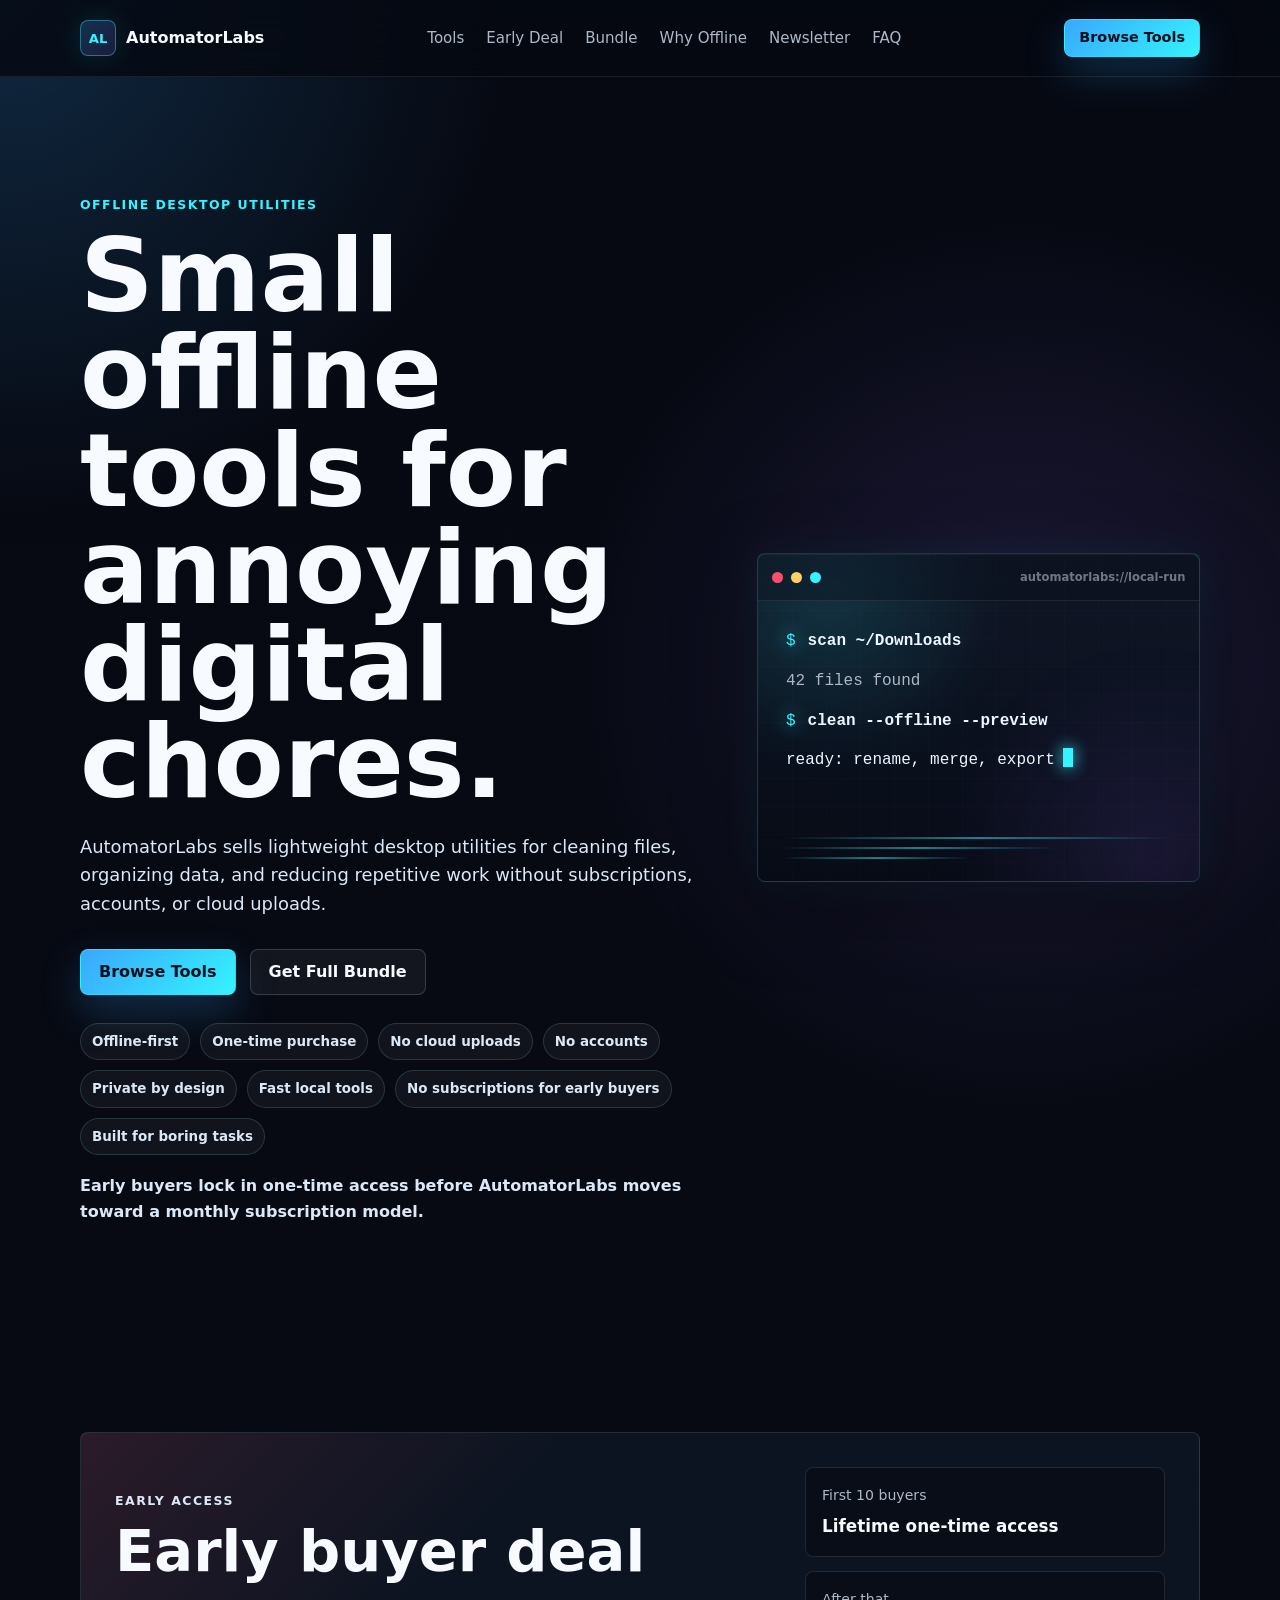
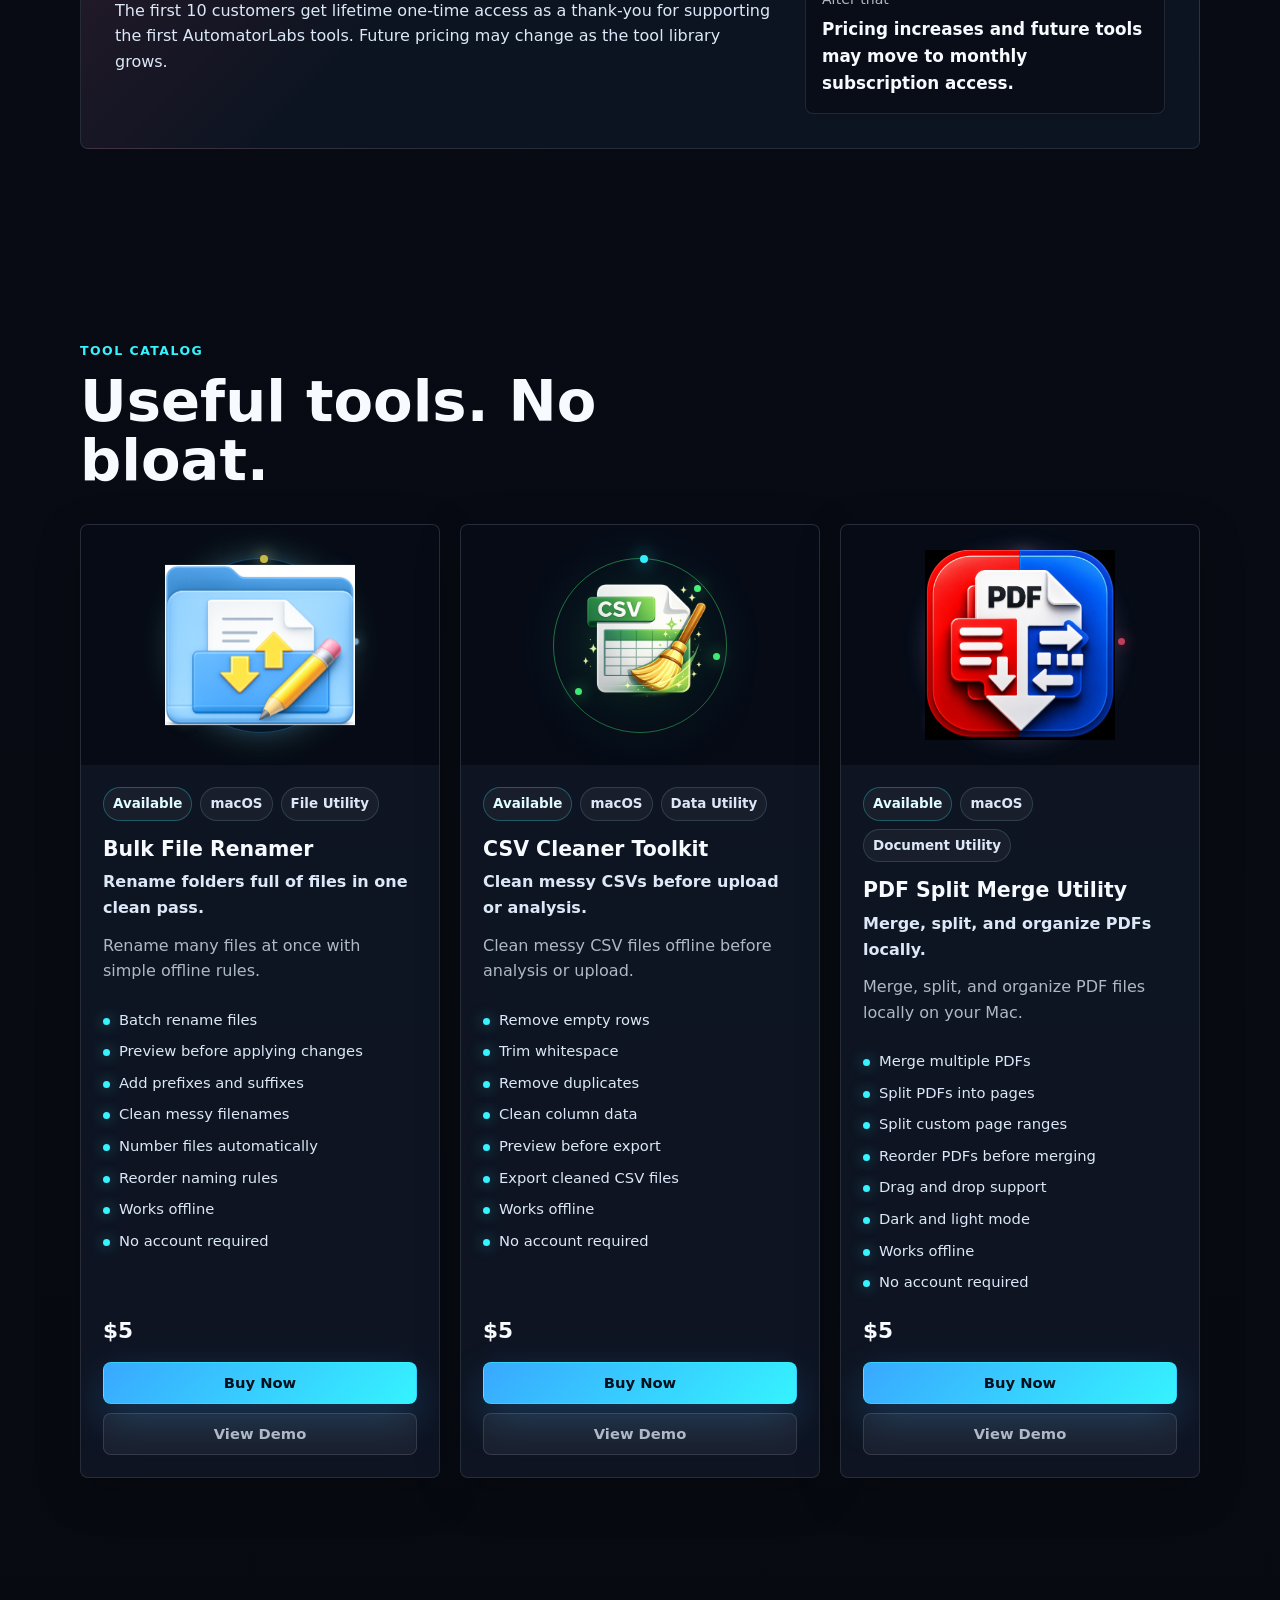
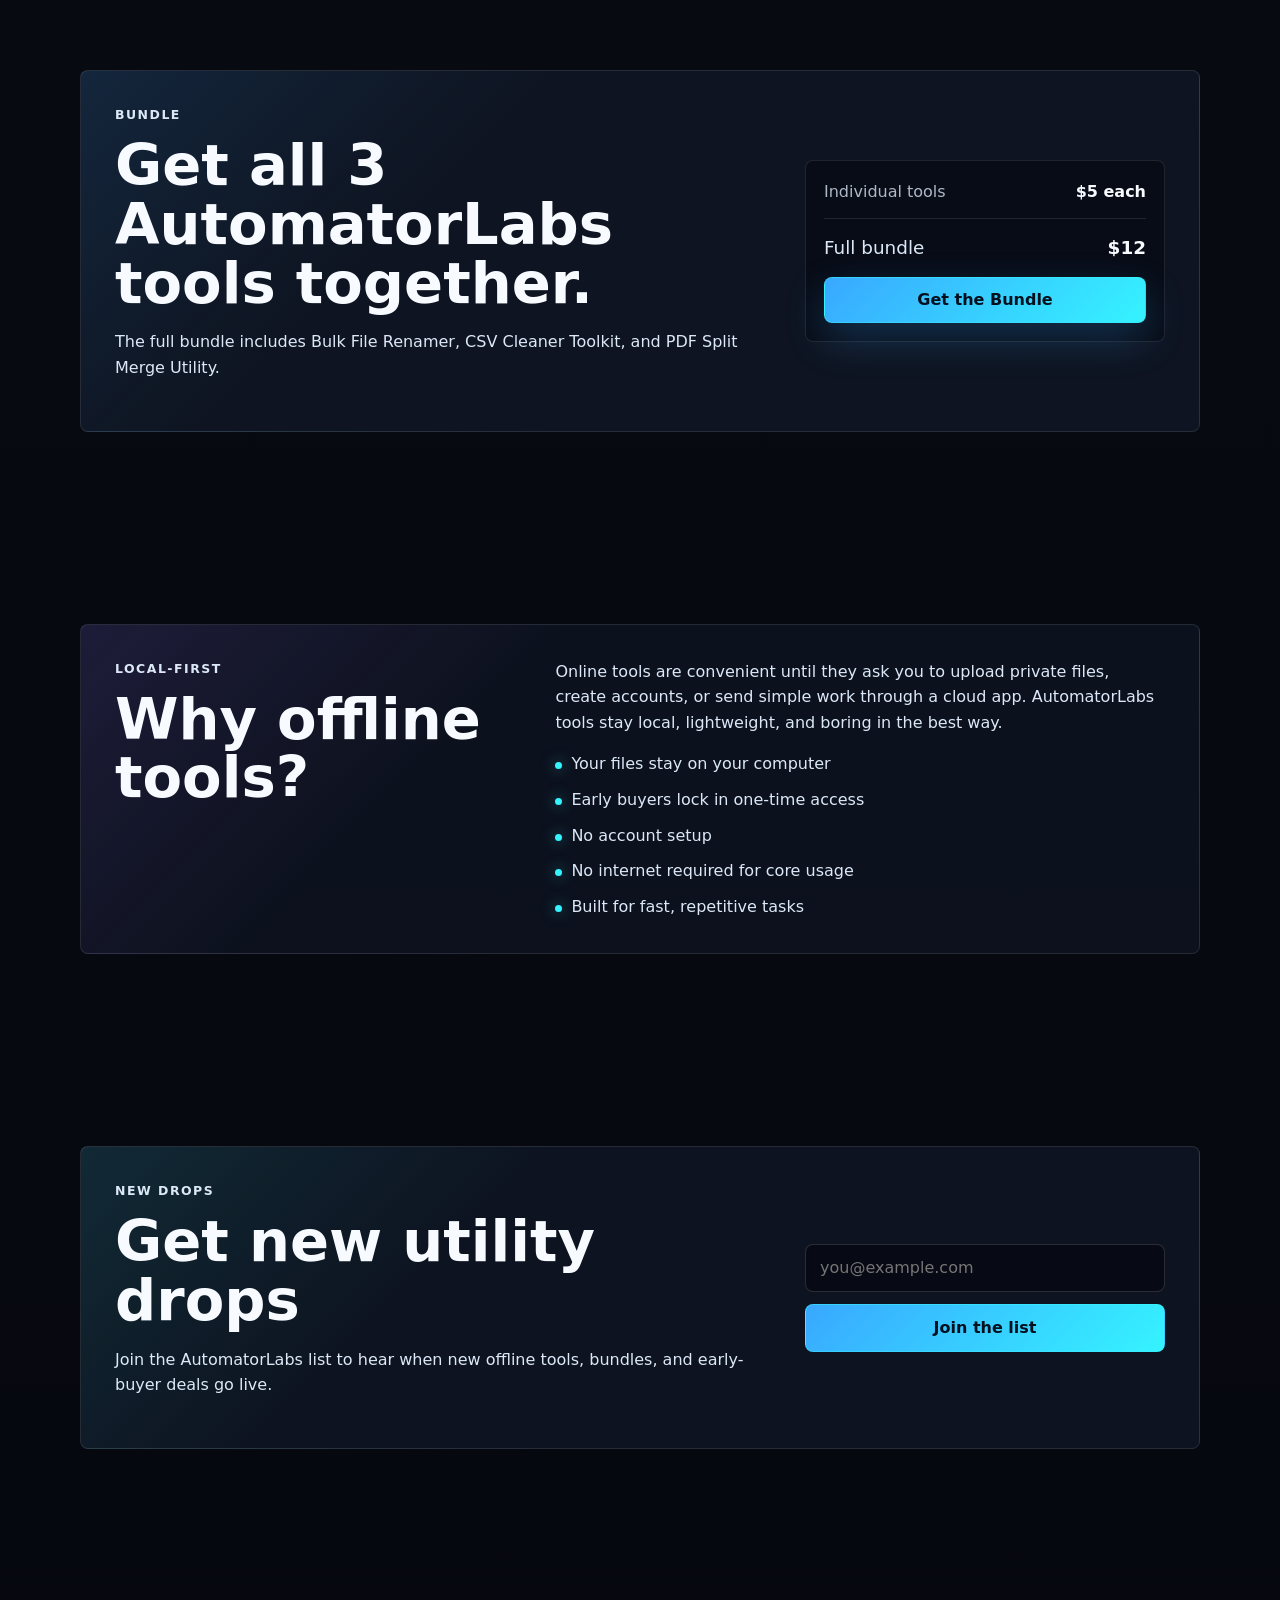
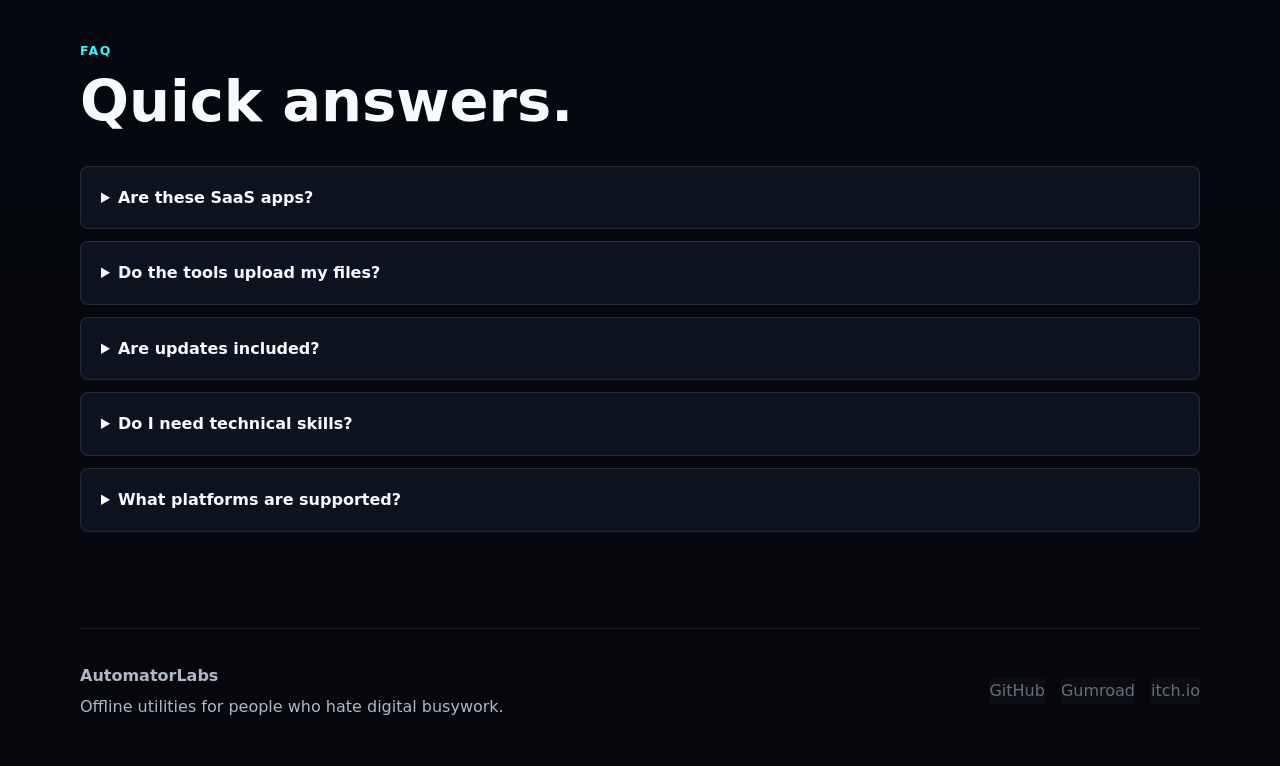
==== index.html @ a85216b8 "Update landing page animations" ====
<!DOCTYPE html>
<html lang="en">
  <head>
    <meta charset="UTF-8" />
    <meta name="viewport" content="width=device-width, initial-scale=1.0" />
    <meta
      name="description"
      content="AutomatorLabs builds small offline desktop utilities for files, data, PDFs, and repetitive digital chores."
    />
    <title>AutomatorLabs | Offline Utility Apps</title>
    <link rel="stylesheet" href="styles.css" />
  </head>
  <body>
    <header class="site-header">
      <nav class="nav-shell" aria-label="Main navigation">
        <a class="brand" href="#top" aria-label="AutomatorLabs home">
          <span class="brand-mark">AL</span>
          <span>AutomatorLabs</span>
        </a>
        <div class="nav-links">
          <a href="#tools">Tools</a>
          <a href="#early-deal">Early Deal</a>
          <a href="#bundle">Bundle</a>
          <a href="#why-offline">Why Offline</a>
          <a href="#newsletter">Newsletter</a>
          <a href="#faq">FAQ</a>
        </div>
        <a class="button button-small" href="#tools">Browse Tools</a>
      </nav>
    </header>

    <main id="top">
      <section class="hero section-pad">
        <div class="hero-grid">
          <div class="hero-copy">
            <p class="eyebrow">Offline desktop utilities</p>
            <h1>Small offline tools for annoying digital chores.</h1>
            <p class="hero-subhead">
              AutomatorLabs sells lightweight desktop utilities for cleaning
              files, organizing data, and reducing repetitive work without
              subscriptions, accounts, or cloud uploads.
            </p>
            <div class="hero-actions">
              <a class="button" href="#tools">Browse Tools</a>
              <a class="button button-secondary" href="#bundle">Get Full Bundle</a>
            </div>
            <ul class="trust-badges" aria-label="Product trust badges">
              <li>Offline-first</li>
              <li>One-time purchase</li>
              <li>No cloud uploads</li>
              <li>No accounts</li>
              <li>Private by design</li>
              <li>Fast local tools</li>
              <li>No subscriptions for early buyers</li>
              <li>Built for boring tasks</li>
            </ul>
            <p class="early-note">
              Early buyers lock in one-time access before AutomatorLabs moves
              toward a monthly subscription model.
            </p>
          </div>
          <div class="hero-panel" aria-hidden="true">
            <div class="terminal-window">
              <div class="terminal-aura"></div>
              <div class="terminal-scanline"></div>
              <div class="terminal-top">
                <span></span>
                <span></span>
                <span></span>
                <em>automatorlabs://local-run</em>
              </div>
              <div class="terminal-body">
                <p class="terminal-line command command-one"><span>$</span><b>scan ~/Downloads</b></p>
                <p class="terminal-line muted result-one">42 files found</p>
                <p class="terminal-line command command-two"><span>$</span><b>clean --offline --preview</b></p>
                <p class="terminal-line success result-two">ready: rename, merge, export</p>
                <div class="terminal-grid">
                  <i></i>
                  <i></i>
                  <i></i>
                </div>
              </div>
            </div>
          </div>
        </div>
      </section>

      <section class="early-deal section-pad" id="early-deal">
        <div class="deal-box">
          <div>
            <p class="eyebrow">Early access</p>
            <h2>Early buyer deal</h2>
            <p>
              The first 10 customers get lifetime one-time access as a
              thank-you for supporting the first AutomatorLabs tools. Future
              pricing may change as the tool library grows.
            </p>
          </div>
          <div class="deal-counter" aria-label="Early buyer pricing details">
            <div>
              <span>First 10 buyers</span>
              <strong>Lifetime one-time access</strong>
            </div>
            <div>
              <span>After that</span>
              <strong>Pricing increases and future tools may move to monthly subscription access.</strong>
            </div>
          </div>
        </div>
      </section>

      <section class="catalog section-pad" id="tools">
        <div class="section-heading">
          <p class="eyebrow">Tool catalog</p>
          <h2>Useful tools. No bloat.</h2>
        </div>
        <div class="catalog-grid" id="product-grid" aria-live="polite"></div>
        <p class="catalog-note" id="catalog-note" hidden>
          Product catalog could not be loaded from products.json. Showing the
          built-in fallback catalog.
        </p>
      </section>

      <section class="bundle section-pad" id="bundle">
        <div class="bundle-box">
          <div>
            <p class="eyebrow">Bundle</p>
            <h2>Get all 3 AutomatorLabs tools together.</h2>
            <p>
              The full bundle includes Bulk File Renamer, CSV Cleaner Toolkit,
              and PDF Split Merge Utility.
            </p>
          </div>
          <div class="pricing-panel">
            <div class="price-row">
              <span>Individual tools</span>
              <strong>$5 each</strong>
            </div>
            <div class="price-row bundle-price">
              <span>Full bundle</span>
              <strong>$12</strong>
            </div>
            <!-- Replace # with the real Gumroad bundle link when it is ready. -->
            <a class="button" href="https://gallonlabs.gumroad.com/l/bundle" target="_blank" rel="noopener noreferrer">Get the Bundle</a>
          </div>
        </div>
      </section>

      <section class="why section-pad" id="why-offline">
        <div class="why-grid">
          <div>
            <p class="eyebrow">Local-first</p>
            <h2>Why offline tools?</h2>
          </div>
          <div>
            <p>
              Online tools are convenient until they ask you to upload private
              files, create accounts, or send simple work through a cloud app.
              AutomatorLabs tools stay local, lightweight, and boring in the
              best way.
            </p>
            <ul class="check-list">
              <li>Your files stay on your computer</li>
              <li>Early buyers lock in one-time access</li>
              <li>No account setup</li>
              <li>No internet required for core usage</li>
              <li>Built for fast, repetitive tasks</li>
            </ul>
          </div>
        </div>
      </section>

      <section class="newsletter section-pad" id="newsletter">
        <div class="newsletter-box">
          <div>
            <p class="eyebrow">New drops</p>
            <h2>Get new utility drops</h2>
            <p>
              Join the AutomatorLabs list to hear when new offline tools,
              bundles, and early-buyer deals go live.
            </p>
          </div>
          <form name="newsletter" method="POST" data-netlify="true" action="/success.html" class="newsletter-form">
            <input type="hidden" name="form-name" value="newsletter" />
            <input type="email" name="email" placeholder="you@example.com" required />
            <button type="submit">Join the list</button>
          </form>
        </div>
      </section>

      <section class="faq section-pad" id="faq">
        <div class="section-heading">
          <p class="eyebrow">FAQ</p>
          <h2>Quick answers.</h2>
        </div>
        <div class="faq-list">
          <details>
            <summary>Are these SaaS apps?</summary>
            <p>No. They are downloadable desktop utilities.</p>
          </details>
          <details>
            <summary>Do the tools upload my files?</summary>
            <p>No. The tools are designed to work locally.</p>
          </details>
          <details>
            <summary>Are updates included?</summary>
            <p>Minor updates may be included depending on the product.</p>
          </details>
          <details>
            <summary>Do I need technical skills?</summary>
            <p>No. These tools are built for normal users.</p>
          </details>
          <details>
            <summary>What platforms are supported?</summary>
            <p>Current builds focus on macOS first.</p>
          </details>
        </div>
      </section>
    </main>

    <footer class="site-footer">
      <div>
        <strong>AutomatorLabs</strong>
        <p>Offline utilities for people who hate digital busywork.</p>
      </div>
      <div class="footer-links">
        <a class="disabled-link" href="#" aria-disabled="true">GitHub</a>
        <a class="disabled-link" href="#" aria-disabled="true">Gumroad</a>
        <a class="disabled-link" href="#" aria-disabled="true">itch.io</a>
      </div>
    </footer>

    <script src="script.js"></script>
  </body>
</html>
---- styles.css ----
:root {
  color-scheme: dark;
  --bg: #060912;
  --bg-2: #0a1020;
  --card: #111827;
  --card-2: #151f32;
  --line: rgba(166, 227, 255, 0.16);
  --text: #f7fbff;
  --muted: #aeb8c7;
  --soft: #dce8f7;
  --blue: #39a8ff;
  --cyan: #35f3ff;
  --violet: #9a6cff;
  --red: #ff4d6d;
  --shadow: 0 24px 80px rgba(0, 0, 0, 0.38);
}

* {
  box-sizing: border-box;
}

html {
  scroll-behavior: smooth;
}

body {
  margin: 0;
  min-height: 100vh;
  background:
    radial-gradient(circle at top left, rgba(57, 168, 255, 0.2), transparent 32rem),
    radial-gradient(circle at 80% 12%, rgba(154, 108, 255, 0.16), transparent 28rem),
    linear-gradient(180deg, var(--bg), #080b12 46%, #05070d);
  color: var(--text);
  font-family:
    Inter, ui-sans-serif, system-ui, -apple-system, BlinkMacSystemFont, "Segoe UI",
    sans-serif;
  line-height: 1.6;
}

img {
  display: block;
  max-width: 100%;
}

a {
  color: inherit;
  text-decoration: none;
}

.site-header {
  position: sticky;
  top: 0;
  z-index: 10;
  border-bottom: 1px solid rgba(255, 255, 255, 0.08);
  background: rgba(6, 9, 18, 0.82);
  backdrop-filter: blur(18px);
}

.nav-shell,
.section-pad,
.site-footer {
  width: min(1120px, calc(100% - 32px));
  margin: 0 auto;
}

.nav-shell {
  display: flex;
  align-items: center;
  justify-content: space-between;
  gap: 20px;
  min-height: 76px;
}

.brand {
  display: inline-flex;
  align-items: center;
  gap: 10px;
  font-weight: 800;
  letter-spacing: 0;
}

.brand-mark {
  display: grid;
  width: 36px;
  height: 36px;
  place-items: center;
  border: 1px solid rgba(53, 243, 255, 0.38);
  background: linear-gradient(135deg, rgba(57, 168, 255, 0.24), rgba(154, 108, 255, 0.16));
  color: var(--cyan);
  font-size: 0.82rem;
  border-radius: 8px;
  box-shadow: 0 0 28px rgba(53, 243, 255, 0.12);
}

.nav-links {
  display: flex;
  align-items: center;
  gap: 22px;
  color: var(--muted);
  font-size: 0.94rem;
}

.nav-links a:hover {
  color: var(--text);
}

.button {
  display: inline-flex;
  align-items: center;
  justify-content: center;
  min-height: 46px;
  padding: 0 18px;
  border: 1px solid rgba(53, 243, 255, 0.48);
  border-radius: 8px;
  background: linear-gradient(135deg, var(--blue), var(--cyan));
  color: #03101d;
  font-weight: 800;
  box-shadow: 0 16px 40px rgba(57, 168, 255, 0.24);
  transition: transform 180ms ease, border-color 180ms ease, box-shadow 180ms ease;
}

.button:hover {
  transform: translateY(-2px);
  box-shadow: 0 20px 48px rgba(57, 168, 255, 0.32);
}

.button-secondary {
  background: rgba(255, 255, 255, 0.05);
  color: var(--text);
  border-color: rgba(255, 255, 255, 0.16);
  box-shadow: none;
}

.button-small {
  min-height: 38px;
  padding-inline: 14px;
  font-size: 0.9rem;
}

.section-pad {
  padding: 96px 0;
}

.hero {
  padding-top: 118px;
}

.hero-grid {
  display: grid;
  grid-template-columns: minmax(0, 1.05fr) minmax(320px, 0.75fr);
  gap: 56px;
  align-items: center;
}

.eyebrow {
  margin: 0 0 12px;
  color: var(--cyan);
  font-size: 0.78rem;
  font-weight: 800;
  letter-spacing: 0.12em;
  text-transform: uppercase;
}

h1,
h2,
h3,
p {
  margin-top: 0;
}

h1 {
  max-width: 760px;
  margin-bottom: 22px;
  font-size: clamp(3rem, 8vw, 6.6rem);
  line-height: 0.95;
  letter-spacing: 0;
}

h2 {
  margin-bottom: 16px;
  font-size: clamp(2rem, 5vw, 3.6rem);
  line-height: 1.02;
  letter-spacing: 0;
}

h3 {
  margin-bottom: 8px;
  font-size: 1.28rem;
  line-height: 1.2;
}

.hero-subhead {
  max-width: 690px;
  color: var(--soft);
  font-size: 1.12rem;
}

.hero-actions {
  display: flex;
  flex-wrap: wrap;
  gap: 14px;
  margin: 30px 0 28px;
}

.trust-badges,
.check-list,
.feature-list {
  margin: 0;
  padding: 0;
  list-style: none;
}

.trust-badges {
  display: flex;
  flex-wrap: wrap;
  gap: 10px;
}

.trust-badges li,
.badge {
  border: 1px solid var(--line);
  border-radius: 999px;
  background: rgba(255, 255, 255, 0.045);
  color: var(--soft);
  font-size: 0.84rem;
  font-weight: 700;
}

.trust-badges li {
  padding: 7px 11px;
}

.early-note {
  margin-top: 18px;
  color: var(--soft);
  font-weight: 700;
}

.hero-panel {
  min-height: 420px;
  display: grid;
  align-items: center;
}

.terminal-window {
  position: relative;
  overflow: hidden;
  border: 1px solid rgba(53, 243, 255, 0.2);
  border-radius: 8px;
  background: linear-gradient(180deg, rgba(17, 24, 39, 0.96), rgba(7, 11, 22, 0.98));
  box-shadow:
    var(--shadow),
    0 0 44px rgba(53, 243, 255, 0.08),
    inset 0 1px 0 rgba(255, 255, 255, 0.08);
  animation: terminalBoot 1.2s cubic-bezier(0.16, 1, 0.3, 1) both, terminalBreathe 5.8s ease-in-out 1.2s infinite;
}

.terminal-window::before,
.terminal-window::after,
.terminal-aura,
.terminal-scanline {
  content: "";
  position: absolute;
  pointer-events: none;
}

.terminal-window::before {
  inset: 0;
  z-index: 3;
  background: linear-gradient(115deg, transparent 18%, rgba(53, 243, 255, 0.16) 38%, rgba(255, 255, 255, 0.22) 45%, transparent 62%);
  opacity: 0;
  transform: translateX(-85%) skewX(-12deg);
  animation: terminalShine 5.4s ease-in-out 1.1s infinite;
}

.terminal-window::after {
  inset: 0;
  z-index: 2;
  background:
    linear-gradient(rgba(255, 255, 255, 0.035) 1px, transparent 1px),
    linear-gradient(90deg, rgba(53, 243, 255, 0.04) 1px, transparent 1px);
  background-size: 100% 28px, 34px 100%;
  opacity: 0.24;
  mix-blend-mode: screen;
}

.terminal-aura {
  inset: -20%;
  z-index: 0;
  background:
    radial-gradient(circle at 26% 24%, rgba(53, 243, 255, 0.2), transparent 30%),
    radial-gradient(circle at 78% 80%, rgba(154, 108, 255, 0.18), transparent 34%);
  filter: blur(22px);
  opacity: 0.7;
  animation: terminalAuraPulse 4.8s ease-in-out infinite;
}

.terminal-scanline {
  left: 0;
  right: 0;
  top: -18%;
  z-index: 4;
  height: 80px;
  background: linear-gradient(180deg, transparent, rgba(53, 243, 255, 0.18), transparent);
  opacity: 0;
  animation: terminalScan 4.2s ease-in-out 1.4s infinite;
}

.terminal-top {
  position: relative;
  z-index: 5;
  display: flex;
  align-items: center;
  gap: 8px;
  padding: 14px;
  border-bottom: 1px solid rgba(255, 255, 255, 0.08);
  background: rgba(7, 11, 22, 0.34);
}

.terminal-top span {
  width: 11px;
  height: 11px;
  border-radius: 999px;
  background: var(--red);
}

.terminal-top span:nth-child(2) {
  background: #ffd166;
}

.terminal-top span:nth-child(3) {
  background: var(--cyan);
}

.terminal-top span {
  animation: terminalDotPulse 3.1s ease-in-out infinite;
}

.terminal-top span:nth-child(2) {
  animation-delay: 0.25s;
}

.terminal-top span:nth-child(3) {
  animation-delay: 0.5s;
}

.terminal-top em {
  margin-left: auto;
  color: rgba(220, 232, 247, 0.48);
  font-size: 0.72rem;
  font-style: normal;
  font-weight: 700;
}

.terminal-body {
  position: relative;
  z-index: 5;
  min-height: 280px;
  padding: 28px;
  font-family: "SFMono-Regular", Consolas, "Liberation Mono", monospace;
}

.terminal-body p {
  margin-bottom: 14px;
  color: #edf7ff;
}

.terminal-line {
  opacity: 0;
  transform: translateY(8px);
  animation: terminalLineIn 460ms ease-out forwards;
}

.terminal-line b {
  display: inline-block;
  overflow: hidden;
  max-width: 0;
  white-space: nowrap;
  vertical-align: bottom;
  font-weight: 800;
  animation: terminalType 950ms steps(var(--chars)) forwards;
}

.terminal-line.command {
  text-shadow: 0 0 20px rgba(53, 243, 255, 0.12);
}

.terminal-line.command span {
  display: inline-block;
  margin-right: 12px;
  animation: promptIgnite 1.2s ease-out both;
}

.command-one {
  --chars: 16;
  animation-delay: 0.55s;
}

.command-one b {
  animation-delay: 0.72s;
}

.result-one {
  animation-delay: 1.85s;
}

.command-two {
  --chars: 25;
  animation-delay: 2.28s;
}

.command-two b {
  animation-delay: 2.45s;
}

.result-two {
  animation-delay: 3.75s;
}

.result-two::after {
  content: "";
  display: inline-block;
  width: 10px;
  height: 1.2em;
  margin-left: 8px;
  vertical-align: -0.18em;
  background: var(--cyan);
  box-shadow: 0 0 16px var(--cyan);
  animation: cursorBlink 900ms steps(2, end) 4.3s infinite;
}

.terminal-body span,
.success {
  color: var(--cyan);
}

.terminal-body .muted {
  color: var(--muted);
}

.terminal-grid {
  position: absolute;
  right: 24px;
  bottom: 22px;
  left: 24px;
  display: grid;
  gap: 8px;
  opacity: 0;
  animation: terminalGridRise 900ms ease-out 4s forwards;
}

.terminal-grid i {
  height: 2px;
  border-radius: 999px;
  background: linear-gradient(90deg, rgba(53, 243, 255, 0), rgba(53, 243, 255, 0.5), rgba(154, 108, 255, 0));
  transform-origin: left;
  animation: terminalDataFlow 2.4s ease-in-out infinite;
}

.terminal-grid i:nth-child(2) {
  width: 70%;
  animation-delay: 0.22s;
}

.terminal-grid i:nth-child(3) {
  width: 48%;
  animation-delay: 0.44s;
}

@keyframes terminalBoot {
  0% {
    opacity: 0;
    transform: translate3d(0, 28px, 0) scale(0.94);
    filter: blur(12px) brightness(0.55);
  }
  58% {
    opacity: 1;
    transform: translate3d(0, -6px, 0) scale(1.02);
    filter: blur(0) brightness(1.16);
  }
  100% {
    opacity: 1;
    transform: translate3d(0, 0, 0) scale(1);
    filter: blur(0) brightness(1);
  }
}

@keyframes terminalBreathe {
  0%, 100% {
    border-color: rgba(53, 243, 255, 0.2);
    box-shadow:
      var(--shadow),
      0 0 44px rgba(53, 243, 255, 0.08),
      inset 0 1px 0 rgba(255, 255, 255, 0.08);
  }
  50% {
    border-color: rgba(53, 243, 255, 0.42);
    box-shadow:
      var(--shadow),
      0 0 64px rgba(53, 243, 255, 0.2),
      inset 0 1px 0 rgba(255, 255, 255, 0.12);
  }
}

@keyframes terminalShine {
  0%, 20%, 100% {
    opacity: 0;
    transform: translateX(-85%) skewX(-12deg);
  }
  32% {
    opacity: 0.9;
  }
  48% {
    opacity: 0;
    transform: translateX(85%) skewX(-12deg);
  }
}

@keyframes terminalAuraPulse {
  0%, 100% {
    opacity: 0.42;
    transform: scale(0.96);
  }
  50% {
    opacity: 0.9;
    transform: scale(1.05);
  }
}

@keyframes terminalScan {
  0%, 22%, 100% {
    opacity: 0;
    transform: translateY(0);
  }
  32% {
    opacity: 0.9;
  }
  58% {
    opacity: 0;
    transform: translateY(430px);
  }
}

@keyframes terminalDotPulse {
  0%, 100% {
    transform: scale(1);
    filter: brightness(1);
  }
  50% {
    transform: scale(1.16);
    filter: brightness(1.35);
  }
}

@keyframes terminalLineIn {
  to {
    opacity: 1;
    transform: translateY(0);
  }
}

@keyframes terminalType {
  to {
    max-width: calc(var(--chars) * 0.72em);
  }
}

@keyframes promptIgnite {
  0% {
    opacity: 0;
    transform: translateX(-8px);
    text-shadow: none;
  }
  100% {
    opacity: 1;
    transform: translateX(0);
    text-shadow: 0 0 18px rgba(53, 243, 255, 0.85);
  }
}

@keyframes cursorBlink {
  50% {
    opacity: 0;
  }
}

@keyframes terminalGridRise {
  to {
    opacity: 1;
  }
}

@keyframes terminalDataFlow {
  0%, 100% {
    opacity: 0.16;
    transform: scaleX(0.2);
  }
  50% {
    opacity: 0.86;
    transform: scaleX(1);
  }
}

.section-heading {
  max-width: 720px;
  margin-bottom: 34px;
}

.catalog-grid {
  display: grid;
  grid-template-columns: repeat(3, minmax(0, 1fr));
  gap: 20px;
}

.product-card {
  display: flex;
  flex-direction: column;
  min-height: 100%;
  overflow: hidden;
  border: 1px solid rgba(255, 255, 255, 0.1);
  border-radius: 8px;
  background: rgba(17, 24, 39, 0.82);
  box-shadow: 0 14px 46px rgba(0, 0, 0, 0.22);
  transition: transform 180ms ease, border-color 180ms ease, background 180ms ease;
}

.product-card:hover {
  transform: translateY(-4px);
  border-color: rgba(53, 243, 255, 0.3);
  background: rgba(21, 31, 50, 0.92);
}

.product-media {
  display: grid;
  place-items: center;
  height: 240px;
  overflow: hidden;
  padding: 22px;
  background:
    radial-gradient(circle at center, rgba(53, 243, 255, 0.08), transparent 58%),
    rgba(3, 8, 18, 0.72);
}

.animated-icon-stage {
  position: relative;
  width: min(190px, 72%);
  aspect-ratio: 1 / 1;
  display: grid;
  place-items: center;
}

.animated-product-icon {
  position: relative;
  z-index: 4;
  width: 100%;
  height: 100%;
  object-fit: contain;
  animation: iconFloat 4s ease-in-out infinite;
  filter: drop-shadow(0 18px 28px rgba(0, 0, 0, 0.45));
}

.icon-glow {
  position: absolute;
  inset: 16%;
  border-radius: 999px;
  background: radial-gradient(circle, rgba(53, 243, 255, 0.32), transparent 68%);
  filter: blur(18px);
  animation: glowPulse 3.4s ease-in-out infinite;
  z-index: 1;
}

.orbit-ring {
  position: absolute;
  inset: 4%;
  border: 1px solid rgba(53, 243, 255, 0.34);
  border-radius: 999px;
  animation: orbitSpin 12s linear infinite;
  z-index: 2;
}

.orbit-ring::before {
  content: "";
  position: absolute;
  top: -4px;
  left: 50%;
  width: 8px;
  height: 8px;
  border-radius: 999px;
  background: #35f3ff;
  box-shadow: 0 0 18px #35f3ff;
}

.spark {
  position: absolute;
  width: 7px;
  height: 7px;
  border-radius: 999px;
  background: #35f3ff;
  box-shadow: 0 0 16px #35f3ff;
  z-index: 3;
  animation: sparkBlink 2.8s ease-in-out infinite;
}

.spark-1 {
  top: 18%;
  right: 18%;
  animation-delay: 0s;
}

.spark-2 {
  bottom: 24%;
  left: 16%;
  animation-delay: 0.7s;
}

.spark-3 {
  top: 54%;
  right: 8%;
  animation-delay: 1.4s;
}

.bulk-file-renamer .icon-glow {
  background: radial-gradient(circle, rgba(57, 168, 255, 0.38), transparent 68%);
}

.bulk-file-renamer .orbit-ring {
  border-color: rgba(57, 168, 255, 0.42);
}

.bulk-file-renamer .spark {
  background: #39a8ff;
  box-shadow: 0 0 16px #39a8ff;
}

.bulk-file-renamer {
  perspective: 850px;
  transform-style: preserve-3d;
  isolation: isolate;
}

.bulk-file-renamer::before,
.bulk-file-renamer::after {
  content: "";
  position: absolute;
  pointer-events: none;
}

.bulk-file-renamer::before {
  z-index: 3;
  width: 150%;
  height: 3px;
  left: -25%;
  top: 58%;
  border-radius: 999px;
  opacity: 0;
  background:
    linear-gradient(90deg, transparent, rgba(57, 168, 255, 1), rgba(255, 232, 82, 0.98), rgba(255, 255, 255, 0.86), transparent);
  box-shadow:
    0 0 18px rgba(57, 168, 255, 0.9),
    0 0 34px rgba(255, 232, 82, 0.52);
  transform: translateX(-64%) rotate(-18deg) scaleX(0.12);
  animation: bulkPencilTrace 5.6s cubic-bezier(0.18, 0.8, 0.22, 1) infinite;
}

.bulk-file-renamer::after {
  z-index: 0;
  inset: -14%;
  border-radius: 28px;
  opacity: 0;
  background:
    linear-gradient(115deg, transparent 12%, rgba(120, 218, 255, 0.34) 36%, transparent 58%),
    radial-gradient(circle at 50% 76%, rgba(57, 168, 255, 0.36), transparent 44%),
    radial-gradient(circle at 48% 44%, rgba(255, 232, 82, 0.18), transparent 38%);
  transform: translateY(28px) scale(0.52);
  animation: bulkCleanPulse 5.6s ease-out infinite;
}

.bulk-file-renamer .animated-product-icon {
  transform-origin: 50% 68%;
  animation:
    bulkIconEntrance 2.65s cubic-bezier(0.13, 1.15, 0.22, 1) both,
    bulkIconIdle 3.8s ease-in-out 2.65s infinite;
  filter:
    drop-shadow(0 22px 32px rgba(0, 0, 0, 0.5))
    drop-shadow(0 0 24px rgba(57, 168, 255, 0.42))
    drop-shadow(0 0 16px rgba(255, 232, 82, 0.22));
}

.bulk-file-renamer .icon-glow {
  inset: 8%;
  opacity: 0;
  filter: blur(24px);
  animation:
    bulkGlowWake 2.65s cubic-bezier(0.13, 1.15, 0.22, 1) both,
    bulkGlowIdle 3.6s ease-in-out 2.65s infinite;
}

.bulk-file-renamer .orbit-ring {
  opacity: 0;
  box-shadow:
    inset 0 0 20px rgba(57, 168, 255, 0.08),
    0 0 24px rgba(57, 168, 255, 0.32),
    0 0 44px rgba(255, 232, 82, 0.16);
  animation:
    bulkInterfaceAssemble 2.65s cubic-bezier(0.13, 1.15, 0.22, 1) both,
    orbitSpin 9s linear 2.65s infinite;
}

.bulk-file-renamer .orbit-ring::before {
  background: #ffe852;
  box-shadow:
    0 0 14px #ffe852,
    0 0 26px rgba(57, 168, 255, 0.8),
    0 0 42px rgba(255, 232, 82, 0.5);
}

.bulk-file-renamer .spark {
  opacity: 0;
  animation:
    bulkSparkSnap 2.65s cubic-bezier(0.13, 1.15, 0.22, 1) both,
    bulkParticleIdle 3.4s ease-in-out 2.65s infinite;
}

.bulk-file-renamer .spark-1 {
  --bulk-spark-x: 58px;
  --bulk-spark-y: -52px;
  top: 8%;
  right: 8%;
  background: #39a8ff;
  box-shadow: 0 0 18px #39a8ff;
}

.bulk-file-renamer .spark-2 {
  --bulk-spark-x: -52px;
  --bulk-spark-y: 48px;
  bottom: 10%;
  left: 8%;
  background: #ffe852;
  box-shadow:
    0 0 15px #ffe852,
    0 0 26px rgba(57, 168, 255, 0.5);
}

.bulk-file-renamer .spark-3 {
  --bulk-spark-x: 64px;
  --bulk-spark-y: 22px;
  top: 46%;
  right: -2%;
  background: #9bdcff;
  box-shadow: 0 0 16px #9bdcff;
}

.bulk-file-renamer .spark::before {
  content: "";
  position: absolute;
  top: 3px;
  width: 70px;
  height: 2px;
  border-radius: 999px;
  opacity: 0;
  background: linear-gradient(90deg, currentColor, transparent);
  filter: blur(0.2px);
  transform: translateX(-28px) rotate(-16deg) scaleX(0.24);
  animation: bulkArrowStreak 5.6s ease-in-out infinite;
}

.csv-cleaner-toolkit .icon-glow {
  background: radial-gradient(circle, rgba(72, 255, 126, 0.34), transparent 68%);
}

.csv-cleaner-toolkit .orbit-ring {
  border-color: rgba(72, 255, 126, 0.42);
}

.csv-cleaner-toolkit .spark {
  background: #48ff7e;
  box-shadow: 0 0 16px #48ff7e;
}

.pdf-split-merge-utility .icon-glow {
  background:
    radial-gradient(circle at 35% 50%, rgba(255, 77, 109, 0.36), transparent 42%),
    radial-gradient(circle at 65% 50%, rgba(57, 168, 255, 0.36), transparent 42%);
}

.pdf-split-merge-utility {
  perspective: 900px;
  transform-style: preserve-3d;
  isolation: isolate;
}

.pdf-split-merge-utility::before,
.pdf-split-merge-utility::after {
  content: "";
  position: absolute;
  pointer-events: none;
}

.pdf-split-merge-utility::before {
  inset: 4%;
  z-index: 3;
  border-radius: 22px;
  background:
    linear-gradient(115deg, transparent 16%, rgba(255, 255, 255, 0.96) 42%, rgba(57, 168, 255, 0.56) 48%, transparent 64%),
    linear-gradient(90deg, rgba(255, 77, 109, 0.2), transparent 42%, rgba(57, 168, 255, 0.24));
  mix-blend-mode: screen;
  opacity: 0;
  transform: translateX(-105%) skewX(-16deg);
  animation: pdfMetalShine 5.8s cubic-bezier(0.18, 0.8, 0.22, 1) infinite;
}

.pdf-split-merge-utility::after {
  inset: -18%;
  z-index: 0;
  border: 2px solid rgba(255, 255, 255, 0.38);
  border-radius: 999px;
  opacity: 0;
  transform: scale(0.42);
  box-shadow:
    0 0 24px rgba(57, 168, 255, 0.28),
    inset 0 0 28px rgba(255, 77, 109, 0.18);
  animation: pdfShockwave 5.8s ease-out infinite;
}

.pdf-split-merge-utility .animated-product-icon {
  transform-origin: 50% 55%;
  animation:
    pdfIconEntrance 2.45s cubic-bezier(0.13, 1.12, 0.2, 1) both,
    pdfIconIdle 3.9s ease-in-out 2.45s infinite;
  filter:
    drop-shadow(0 22px 32px rgba(0, 0, 0, 0.52))
    drop-shadow(0 0 28px rgba(57, 168, 255, 0.36))
    drop-shadow(0 0 26px rgba(255, 77, 109, 0.28));
}

.pdf-split-merge-utility .icon-glow {
  inset: 8%;
  z-index: 0;
  filter: blur(28px);
  opacity: 0;
  animation:
    pdfGlowIgnite 2.45s cubic-bezier(0.13, 1.12, 0.2, 1) both,
    pdfGlowBreathe 3.6s ease-in-out 2.45s infinite;
}

.pdf-split-merge-utility .orbit-ring {
  border-color: rgba(255, 255, 255, 0.34);
  opacity: 0;
  border-style: solid;
  box-shadow:
    inset 0 0 22px rgba(57, 168, 255, 0.08),
    0 0 30px rgba(57, 168, 255, 0.28),
    0 0 34px rgba(255, 77, 109, 0.24);
  animation:
    pdfRingAssemble 2.45s cubic-bezier(0.13, 1.12, 0.2, 1) both,
    orbitSpin 8s linear 2.45s infinite;
}

.pdf-split-merge-utility .orbit-ring::before {
  background: #ffffff;
  box-shadow:
    0 0 16px #ffffff,
    0 0 34px rgba(57, 168, 255, 0.9),
    0 0 34px rgba(255, 77, 109, 0.76);
}

.pdf-split-merge-utility .spark {
  opacity: 0;
  animation:
    pdfSparkAssemble 2.45s cubic-bezier(0.13, 1.12, 0.2, 1) both,
    pdfParticleDrift 3.2s ease-in-out 2.45s infinite;
}

.pdf-split-merge-utility .spark-1 {
  --spark-x: 76px;
  --spark-y: -48px;
  top: 6%;
  right: 6%;
  color: #39a8ff;
  background: #39a8ff;
  box-shadow: 0 0 18px #39a8ff;
}

.pdf-split-merge-utility .spark-2 {
  --spark-x: -78px;
  --spark-y: 52px;
  bottom: 8%;
  left: 4%;
  color: #ffffff;
  background: #ffffff;
  box-shadow:
    0 0 16px rgba(255, 255, 255, 0.9),
    0 0 24px rgba(57, 168, 255, 0.48);
}

.pdf-split-merge-utility .spark:nth-of-type(3) {
  color: #ff4d6d;
  background: #ff4d6d;
  box-shadow: 0 0 16px #ff4d6d;
}

.pdf-split-merge-utility .spark-3 {
  --spark-x: 82px;
  --spark-y: 18px;
  top: 46%;
  right: -5%;
}

.pdf-split-merge-utility .spark::before,
.pdf-split-merge-utility .spark::after {
  content: "";
  position: absolute;
  top: 3px;
  width: 78px;
  height: 2px;
  border-radius: 999px;
  opacity: 0;
  background: linear-gradient(90deg, currentColor, transparent);
  filter: blur(0.2px);
  animation: pdfEnergyStreak 5.8s ease-in-out infinite;
}

.pdf-split-merge-utility .spark::before {
  right: 7px;
  transform: rotate(8deg);
}

.pdf-split-merge-utility .spark::after {
  left: 7px;
  transform: rotate(-10deg) scaleX(-1);
}

@keyframes iconFloat {
  0%, 100% {
    transform: translateY(0) scale(1);
  }
  50% {
    transform: translateY(-10px) scale(1.035);
  }
}

@keyframes glowPulse {
  0%, 100% {
    opacity: 0.58;
    transform: scale(0.92);
  }
  50% {
    opacity: 1;
    transform: scale(1.12);
  }
}

@keyframes orbitSpin {
  from {
    transform: rotate(0deg);
  }
  to {
    transform: rotate(360deg);
  }
}

@keyframes sparkBlink {
  0%, 100% {
    opacity: 0.15;
    transform: scale(0.6);
  }
  50% {
    opacity: 1;
    transform: scale(1.25);
  }
}

@keyframes bulkIconEntrance {
  0% {
    opacity: 0;
    transform: translate3d(-18px, 92px, -150px) rotateX(24deg) rotateZ(-6deg) scale(0.58);
    filter: blur(14px) brightness(0.42);
    clip-path: inset(72% 0 0 0);
  }
  18% {
    opacity: 1;
    transform: translate3d(-10px, 42px, -76px) rotateX(16deg) rotateZ(-3deg) scale(0.76);
    filter: blur(8px) brightness(0.78);
    clip-path: inset(42% 0 0 0);
  }
  36% {
    transform: translate3d(8px, -18px, 48px) rotateX(-8deg) rotateZ(2deg) scale(1.12);
    filter: blur(1px) brightness(1.32) saturate(1.18);
    clip-path: inset(0 0 0 0);
  }
  52% {
    transform: translate3d(-2px, 8px, 12px) rotateX(3deg) rotateZ(-0.8deg) scale(0.972);
    filter: blur(0) brightness(1.08);
  }
  70% {
    transform: translate3d(0, -5px, 8px) rotateX(-1deg) scale(1.024);
  }
  100% {
    opacity: 1;
    transform: translate3d(0, 0, 0) rotateX(0deg) scale(1);
    filter: blur(0) brightness(1);
    clip-path: inset(0 0 0 0);
  }
}

@keyframes bulkIconIdle {
  0%, 100% {
    transform: translate3d(0, 0, 0) rotateZ(0deg) scale(1);
  }
  50% {
    transform: translate3d(0, -8px, 16px) rotateZ(0.75deg) scale(1.018);
  }
}

@keyframes bulkGlowWake {
  0% {
    opacity: 0.06;
    transform: scale(0.5) translateY(16px);
  }
  34% {
    opacity: 0.52;
    transform: scale(0.85) translateY(8px);
  }
  58% {
    opacity: 1;
    transform: scale(1.38) translateY(-4px);
  }
  100% {
    opacity: 0.76;
    transform: scale(1);
  }
}

@keyframes bulkGlowIdle {
  0%, 100% {
    opacity: 0.58;
    transform: scale(0.98);
  }
  50% {
    opacity: 1;
    transform: scale(1.16);
  }
}

@keyframes bulkInterfaceAssemble {
  0% {
    opacity: 0;
    transform: translateY(22px) scale(0.55) rotate(-28deg);
    filter: blur(7px);
  }
  38% {
    opacity: 0.28;
    transform: translateY(8px) scale(0.78) rotate(-12deg);
    filter: blur(4px);
  }
  68% {
    opacity: 1;
    transform: translateY(-5px) scale(1.18) rotate(14deg);
    filter: blur(0);
  }
  100% {
    opacity: 0.78;
    transform: translateY(0) scale(1) rotate(0deg);
    filter: blur(0);
  }
}

@keyframes bulkSparkSnap {
  0%, 32% {
    opacity: 0;
    transform: translate3d(var(--bulk-spark-x, 0), var(--bulk-spark-y, 0), 0) scale(0.22);
    filter: blur(7px);
  }
  52% {
    opacity: 1;
    transform: translate3d(0, 0, 0) scale(1.9);
    filter: blur(0);
  }
  100% {
    opacity: 0.72;
    transform: translate3d(0, 0, 0) scale(0.95);
  }
}

@keyframes bulkParticleIdle {
  0%, 100% {
    opacity: 0.36;
    transform: translate3d(0, 0, 0) scale(0.8);
  }
  50% {
    opacity: 1;
    transform: translate3d(-6px, -12px, 0) scale(1.18);
  }
}

@keyframes bulkPencilTrace {
  0%, 12% {
    opacity: 0;
    transform: translateX(-72%) rotate(-18deg) scaleX(0.08);
  }
  26% {
    opacity: 1;
    transform: translateX(-18%) rotate(-18deg) scaleX(1.14);
  }
  38%, 100% {
    opacity: 0;
    transform: translateX(66%) rotate(-18deg) scaleX(0.22);
  }
}

@keyframes bulkCleanPulse {
  0%, 42% {
    opacity: 0;
    transform: translateY(18px) scale(0.72);
  }
  54% {
    opacity: 0.95;
    transform: translateY(-4px) scale(1.12);
  }
  76%, 100% {
    opacity: 0;
    transform: translateY(-14px) scale(1.48);
  }
}

@keyframes bulkArrowStreak {
  0%, 16%, 100% {
    opacity: 0;
    transform: translateX(-28px) rotate(-16deg) scaleX(0.24);
  }
  24% {
    opacity: 1;
    transform: translateX(-3px) rotate(-16deg) scaleX(1.25);
  }
  42% {
    opacity: 0;
    transform: translateX(20px) rotate(-16deg) scaleX(0.32);
  }
}

@keyframes pdfIconEntrance {
  0% {
    opacity: 0;
    transform: translate3d(0, 32px, -170px) rotateX(26deg) rotateY(-18deg) scale(0.48);
    clip-path: inset(0 50% 0 50%);
    filter: blur(16px) brightness(0.38) saturate(1.3);
  }
  16% {
    opacity: 1;
    transform: translate3d(0, 18px, -104px) rotateX(18deg) rotateY(14deg) scale(0.68);
    clip-path: inset(0 44% 0 44%);
    filter: blur(9px) brightness(0.74) saturate(1.2);
  }
  34% {
    transform: translate3d(-10px, -8px, 34px) rotateX(0deg) rotateY(-10deg) scale(1.08);
    clip-path: inset(0 8% 0 8%);
    filter: blur(2px) brightness(1.32) saturate(1.24);
  }
  50% {
    transform: translate3d(8px, -16px, 74px) rotateX(-8deg) rotateY(5deg) scale(1.16);
    clip-path: inset(0 0 0 0);
    filter: blur(0) brightness(1.42) saturate(1.32);
  }
  68% {
    transform: translate3d(0, 5px, 18px) rotateX(3deg) rotateY(0deg) scale(0.964);
    filter: brightness(1.08) saturate(1.12);
  }
  100% {
    opacity: 1;
    transform: translate3d(0, 0, 0) rotateX(0deg) scale(1);
    clip-path: inset(0 0 0 0);
    filter: brightness(1);
  }
}

@keyframes pdfIconIdle {
  0%, 100% {
    transform: translate3d(0, 0, 0) rotateX(0deg) rotateZ(0deg) scale(1);
  }
  50% {
    transform: translate3d(0, -8px, 20px) rotateX(3deg) rotateZ(-0.9deg) scale(1.022);
  }
}

@keyframes pdfGlowIgnite {
  0% {
    opacity: 0.08;
    transform: scale(0.42);
  }
  38% {
    opacity: 0.72;
    transform: scale(0.88);
  }
  62% {
    opacity: 1;
    transform: scale(1.52);
  }
  100% {
    opacity: 0.82;
    transform: scale(1);
  }
}

@keyframes pdfGlowBreathe {
  0%, 100% {
    opacity: 0.62;
    transform: scale(0.98);
  }
  50% {
    opacity: 1;
    transform: scale(1.18);
  }
}

@keyframes pdfRingAssemble {
  0% {
    opacity: 0;
    transform: scale(0.42) rotate(-70deg);
    filter: blur(7px);
  }
  42% {
    opacity: 0.2;
    transform: scale(0.75) rotate(-22deg);
    filter: blur(4px);
  }
  72% {
    opacity: 1;
    transform: scale(1.2) rotate(24deg);
    filter: blur(0);
  }
  100% {
    opacity: 0.82;
    transform: scale(1) rotate(0deg);
    filter: blur(0);
  }
}

@keyframes pdfSparkAssemble {
  0% {
    opacity: 0;
    transform: translate3d(var(--spark-x, 0), var(--spark-y, 0), 0) scale(0.2);
    filter: blur(7px);
  }
  48% {
    opacity: 0;
    transform: translate3d(var(--spark-x, 0), var(--spark-y, 0), 0) scale(0.35);
  }
  68% {
    opacity: 1;
    transform: translate3d(0, 0, 0) scale(2);
    filter: blur(0);
  }
  100% {
    opacity: 0.75;
    transform: translate3d(0, 0, 0) scale(1);
  }
}

@keyframes pdfParticleDrift {
  0%, 100% {
    opacity: 0.42;
    transform: translate3d(0, 0, 0) scale(0.82);
  }
  50% {
    opacity: 1;
    transform: translate3d(8px, -14px, 0) scale(1.22);
  }
}

@keyframes pdfMetalShine {
  0%, 10% {
    opacity: 0;
    transform: translateX(-120%) skewX(-16deg);
  }
  24% {
    opacity: 1;
  }
  38%, 100% {
    opacity: 0;
    transform: translateX(116%) skewX(-16deg);
  }
}

@keyframes pdfShockwave {
  0%, 38% {
    opacity: 0;
    transform: scale(0.42);
  }
  50% {
    opacity: 0.85;
  }
  72%, 100% {
    opacity: 0;
    transform: scale(1.85);
  }
}

@keyframes pdfEnergyStreak {
  0%, 20%, 100% {
    opacity: 0;
    transform: translateX(-14px) scaleX(0.18);
  }
  26% {
    opacity: 1;
    transform: translateX(0) scaleX(1.28);
  }
  44% {
    opacity: 0;
    transform: translateX(18px) scaleX(0.35);
  }
}

.product-card:hover .animated-icon-stage:not(.pdf-split-merge-utility):not(.bulk-file-renamer) .animated-product-icon {
  animation-duration: 2.6s;
}

.product-card:hover .icon-glow {
  opacity: 1;
}

.product-body {
  display: flex;
  flex: 1;
  flex-direction: column;
  padding: 22px;
}

.product-meta {
  display: flex;
  flex-wrap: wrap;
  gap: 8px;
  margin-bottom: 16px;
}

.badge {
  padding: 5px 9px;
}

.badge.status {
  color: #dffcff;
  border-color: rgba(53, 243, 255, 0.28);
}

.product-tagline {
  margin-bottom: 12px;
  color: var(--soft);
  font-weight: 700;
}

.product-description {
  color: var(--muted);
}

.feature-list {
  display: grid;
  gap: 8px;
  margin: 8px 0 20px;
  color: var(--soft);
  font-size: 0.92rem;
}

.feature-list li::before,
.check-list li::before {
  content: "";
  display: inline-block;
  width: 7px;
  height: 7px;
  margin-right: 9px;
  border-radius: 999px;
  background: var(--cyan);
  box-shadow: 0 0 14px rgba(53, 243, 255, 0.5);
}

.product-footer {
  margin-top: auto;
}

.price {
  margin-bottom: 14px;
  color: var(--text);
  font-size: 1.35rem;
  font-weight: 900;
}

.card-actions {
  display: grid;
  gap: 9px;
}

.card-actions .button {
  width: 100%;
  min-height: 42px;
  font-size: 0.92rem;
}

.button-link-muted,
.disabled-link {
  background: rgba(255, 255, 255, 0.05);
  color: var(--muted);
  border-color: rgba(255, 255, 255, 0.12);
  box-shadow: none;
}

.disabled-link {
  cursor: not-allowed;
  opacity: 0.58;
  pointer-events: none;
}

.catalog-note {
  margin-top: 18px;
  color: var(--muted);
}

.bundle-box,
.why-grid,
.deal-box,
.newsletter-box {
  display: grid;
  grid-template-columns: minmax(0, 1fr) 360px;
  gap: 34px;
  align-items: center;
  border: 1px solid rgba(255, 255, 255, 0.1);
  border-radius: 8px;
  background:
    linear-gradient(135deg, rgba(57, 168, 255, 0.12), transparent 32%),
    rgba(17, 24, 39, 0.82);
  padding: 34px;
}

.bundle-box p,
.why-grid p,
.deal-box p,
.newsletter-box p {
  max-width: 720px;
  color: var(--soft);
}

.deal-box {
  background:
    linear-gradient(135deg, rgba(255, 77, 109, 0.12), transparent 34%),
    rgba(17, 24, 39, 0.76);
}

.deal-counter {
  display: grid;
  gap: 14px;
}

.deal-counter div {
  border: 1px solid rgba(255, 255, 255, 0.11);
  border-radius: 8px;
  background: rgba(6, 9, 18, 0.58);
  padding: 16px;
}

.deal-counter span {
  display: block;
  margin-bottom: 6px;
  color: var(--muted);
  font-size: 0.88rem;
}

.deal-counter strong {
  display: block;
  color: var(--text);
  font-size: 1.05rem;
}

.pricing-panel {
  display: grid;
  gap: 14px;
  border: 1px solid rgba(255, 255, 255, 0.1);
  border-radius: 8px;
  background: rgba(6, 9, 18, 0.64);
  padding: 18px;
}

.price-row {
  display: flex;
  justify-content: space-between;
  gap: 18px;
  color: var(--muted);
}

.price-row strong {
  color: var(--text);
}

.bundle-price {
  border-top: 1px solid rgba(255, 255, 255, 0.1);
  padding-top: 14px;
  color: var(--soft);
  font-size: 1.15rem;
}

.why-grid {
  grid-template-columns: 0.8fr 1.2fr;
  align-items: start;
  background:
    linear-gradient(135deg, rgba(154, 108, 255, 0.12), transparent 34%),
    rgba(17, 24, 39, 0.62);
}

.check-list {
  display: grid;
  gap: 10px;
  color: var(--soft);
}

.newsletter-box {
  background:
    linear-gradient(135deg, rgba(53, 243, 255, 0.1), transparent 34%),
    rgba(17, 24, 39, 0.72);
}

.newsletter-form {
  display: grid;
  gap: 12px;
}

.newsletter-form input,
.newsletter-form button {
  min-height: 48px;
  border-radius: 8px;
  font: inherit;
}

.newsletter-form input {
  width: 100%;
  border: 1px solid rgba(255, 255, 255, 0.14);
  background: rgba(6, 9, 18, 0.76);
  color: var(--text);
  padding: 0 14px;
}

.newsletter-form input:focus {
  outline: 2px solid rgba(53, 243, 255, 0.42);
  outline-offset: 2px;
}

.newsletter-form button {
  border: 1px solid rgba(53, 243, 255, 0.48);
  background: linear-gradient(135deg, var(--blue), var(--cyan));
  color: #03101d;
  cursor: pointer;
  font-weight: 800;
}

.faq-list {
  display: grid;
  gap: 12px;
}

details {
  border: 1px solid rgba(255, 255, 255, 0.1);
  border-radius: 8px;
  background: rgba(17, 24, 39, 0.72);
  padding: 18px 20px;
}

summary {
  cursor: pointer;
  font-weight: 800;
}

details p {
  margin: 12px 0 0;
  color: var(--muted);
}

.site-footer {
  display: flex;
  align-items: center;
  justify-content: space-between;
  gap: 24px;
  border-top: 1px solid rgba(255, 255, 255, 0.08);
  padding: 34px 0 46px;
  color: var(--muted);
}

.site-footer p {
  margin: 6px 0 0;
}

.footer-links {
  display: flex;
  flex-wrap: wrap;
  gap: 16px;
}

.demo-open {
  overflow: hidden;
}

.demo-viewer {
  position: fixed;
  inset: 0;
  z-index: 40;
  display: grid;
  place-items: center;
  padding: 24px;
  background: rgba(3, 8, 18, 0.88);
  backdrop-filter: blur(18px);
}

.demo-viewer[hidden] {
  display: none;
}

.demo-viewer-shell {
  width: min(1040px, 100%);
  max-height: min(760px, calc(100vh - 48px));
  overflow: hidden;
  border: 1px solid rgba(53, 243, 255, 0.24);
  border-radius: 8px;
  background:
    radial-gradient(circle at 50% 0%, rgba(53, 243, 255, 0.12), transparent 42%),
    #07101d;
  box-shadow: 0 30px 100px rgba(0, 0, 0, 0.55);
}

.demo-viewer-top {
  display: flex;
  align-items: center;
  justify-content: space-between;
  gap: 18px;
  padding: 18px 20px;
  border-bottom: 1px solid rgba(255, 255, 255, 0.1);
}

.demo-viewer-top h2 {
  margin-bottom: 0;
  font-size: clamp(1.35rem, 3vw, 2.1rem);
}

.demo-back-button {
  min-height: 42px;
  border: 1px solid rgba(53, 243, 255, 0.38);
  border-radius: 8px;
  background: rgba(255, 255, 255, 0.06);
  color: var(--text);
  cursor: pointer;
  font: inherit;
  font-weight: 800;
  padding: 0 14px;
}

.demo-back-button:hover,
.demo-back-button:focus-visible {
  border-color: rgba(53, 243, 255, 0.7);
  outline: none;
}

.demo-video {
  display: block;
  width: 100%;
  max-height: calc(100vh - 180px);
  background: #020713;
}

@media (max-width: 900px) {
  .nav-shell {
    flex-wrap: wrap;
    padding: 14px 0;
  }

  .nav-links {
    order: 3;
    width: 100%;
    justify-content: space-between;
    gap: 10px;
  }

  .hero-grid,
  .bundle-box,
  .why-grid,
  .deal-box,
  .newsletter-box {
    grid-template-columns: 1fr;
  }

  .hero {
    padding-top: 72px;
  }

  .catalog-grid {
    grid-template-columns: 1fr;
  }

  .product-media {
    height: 190px;
    padding: 16px;
  }

  .animated-icon-stage {
    width: min(150px, 72%);
  }
}

@media (max-width: 640px) {
  .nav-shell,
  .section-pad,
  .site-footer {
    width: min(100% - 24px, 1120px);
  }

  .section-pad {
    padding: 68px 0;
  }

  h1 {
    font-size: 3.15rem;
  }

  .hero-panel {
    min-height: auto;
  }

  .catalog-grid {
    grid-template-columns: 1fr;
  }

  .product-media {
    height: 190px;
    padding: 16px;
  }

  .product-body {
    padding: 18px;
  }

  .bundle-box,
  .why-grid,
  .deal-box,
  .newsletter-box {
    padding: 22px;
  }

  .site-footer {
    align-items: flex-start;
    flex-direction: column;
  }

  .demo-viewer {
    padding: 12px;
  }

  .demo-viewer-top {
    align-items: flex-start;
    flex-direction: column;
  }

  .demo-back-button {
    width: 100%;
  }
}
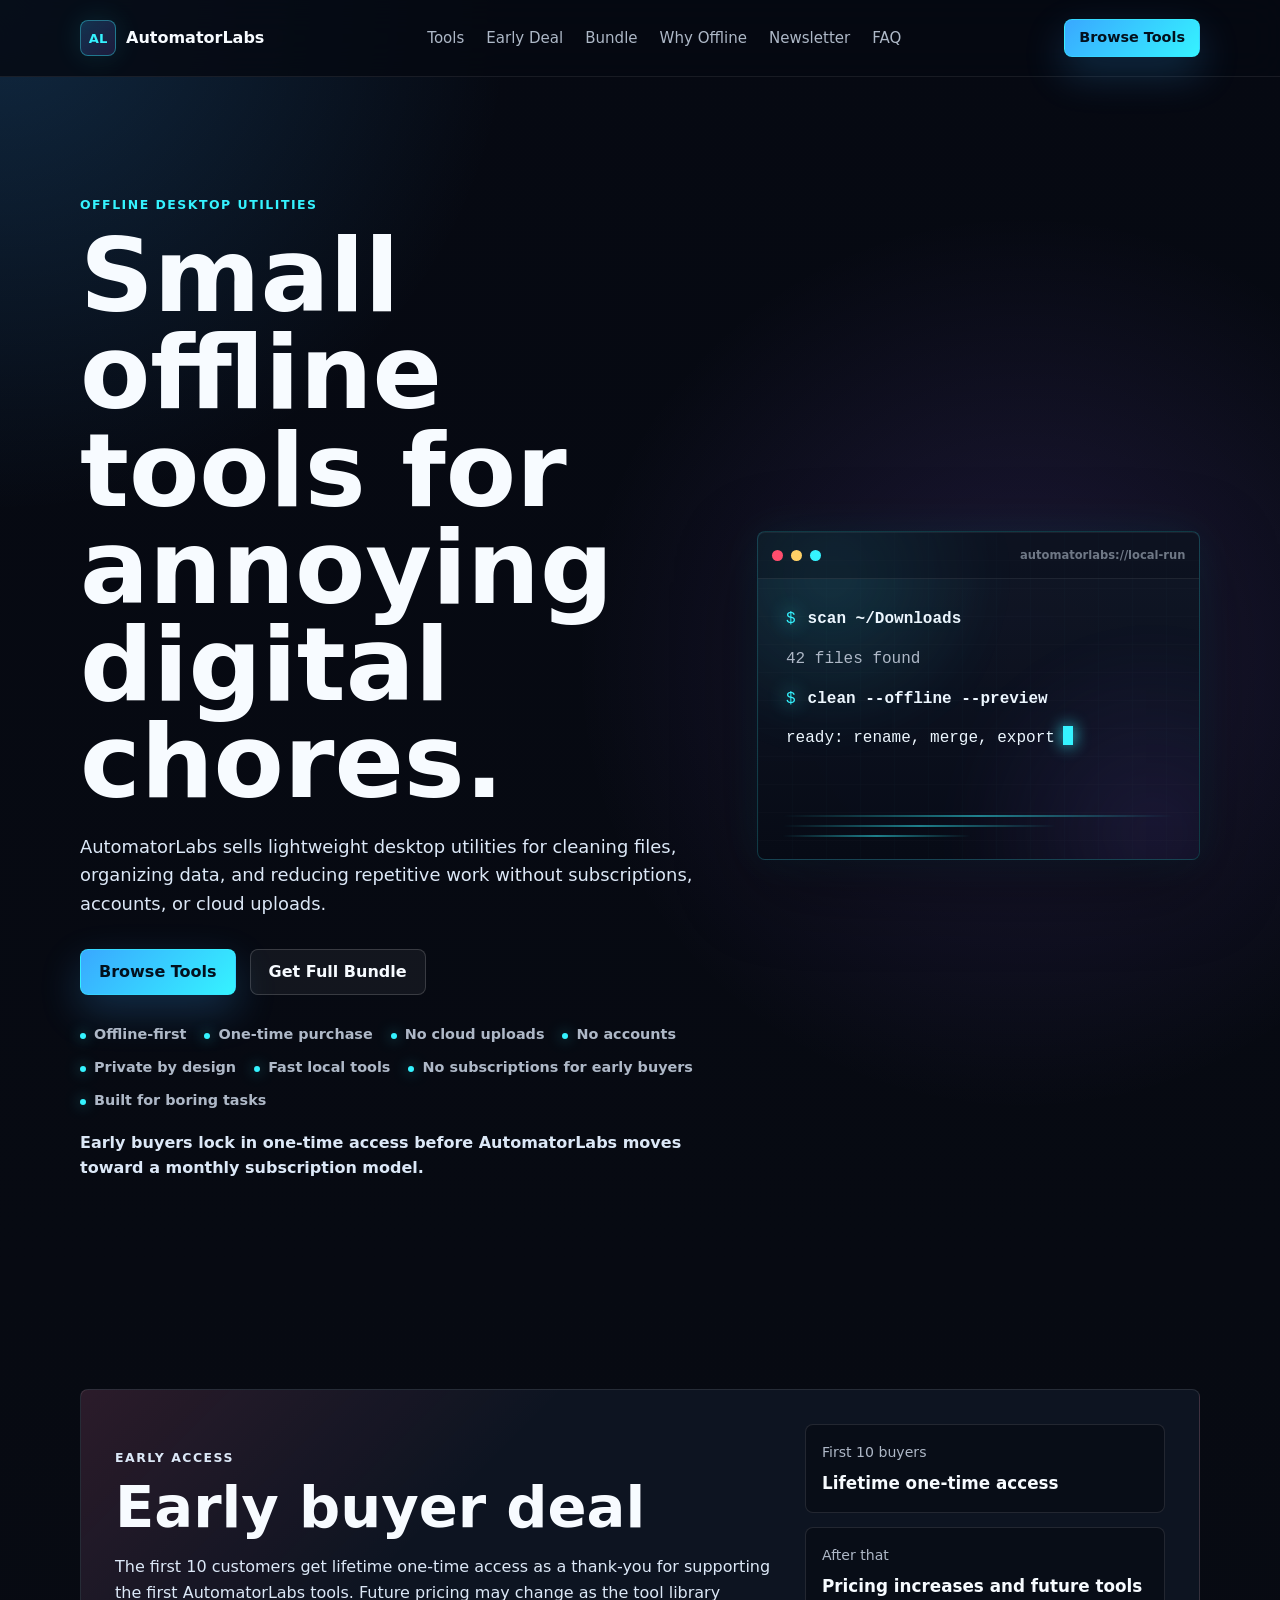
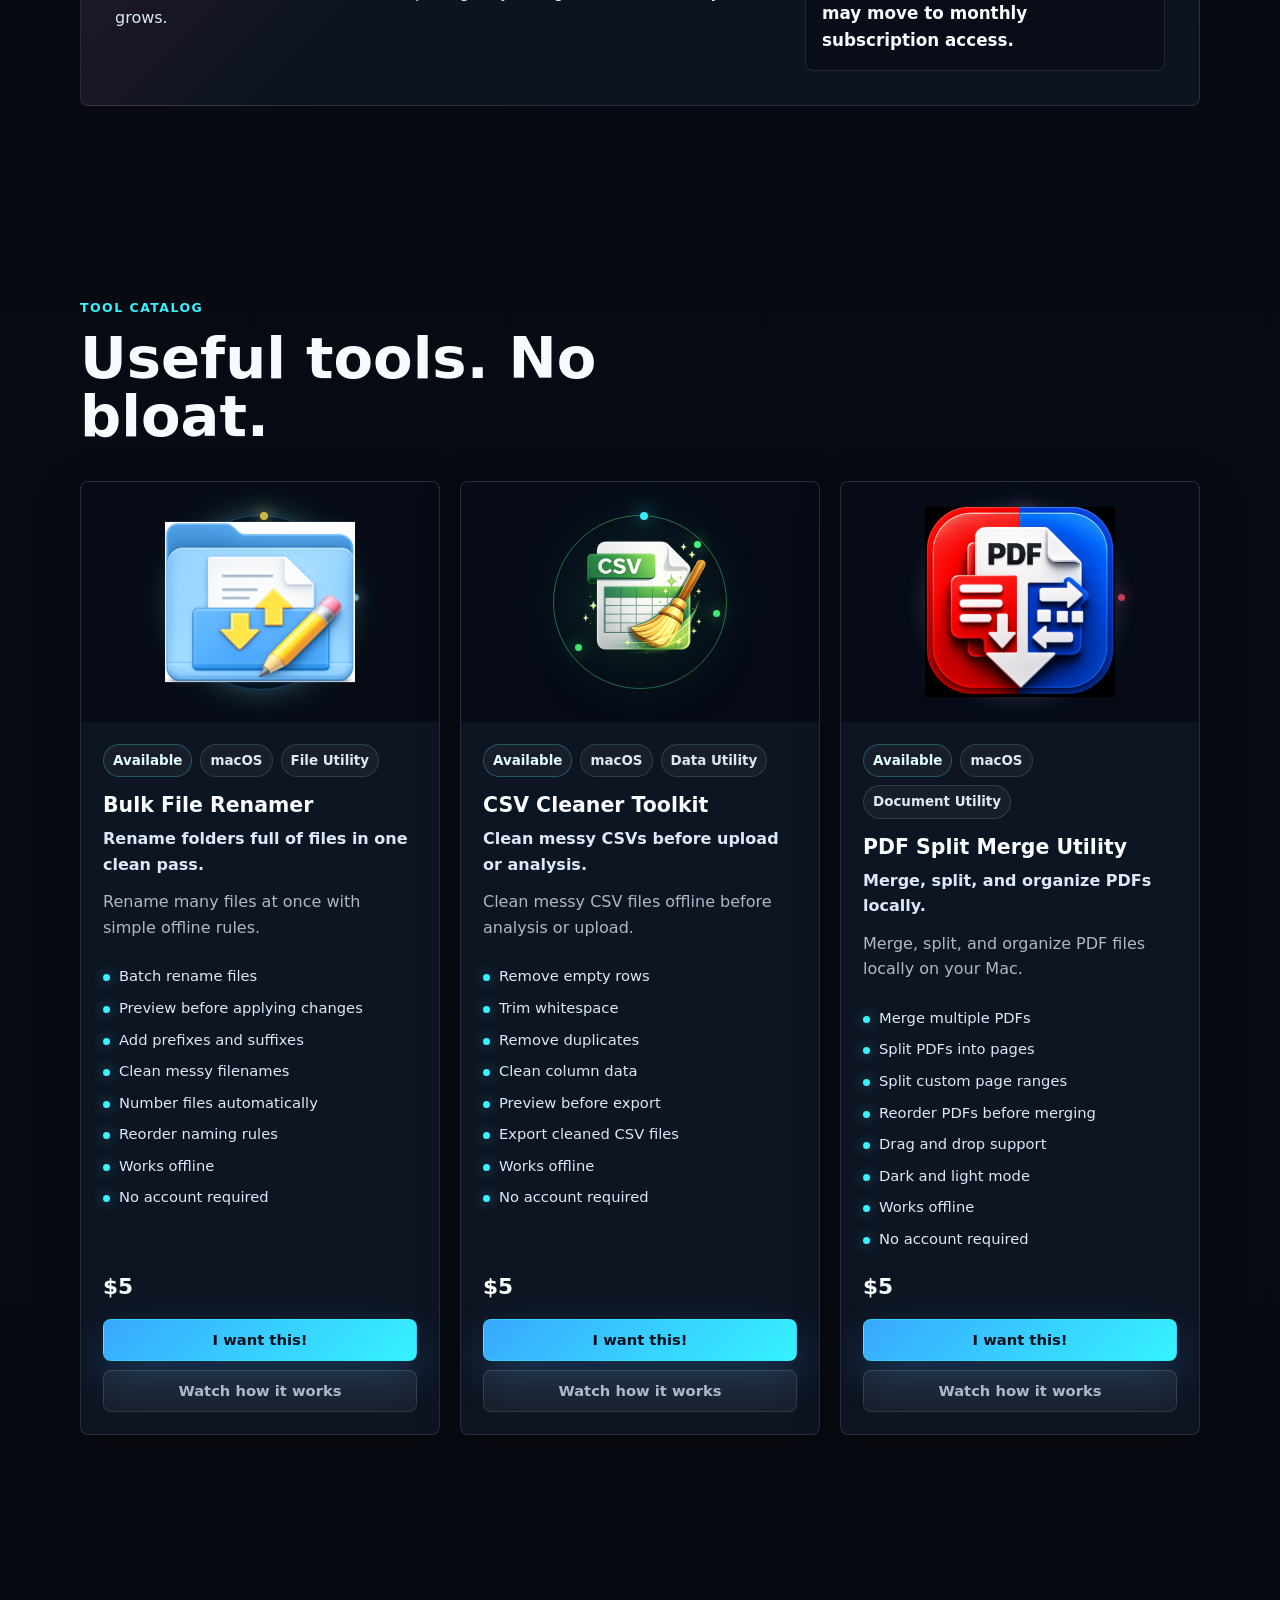
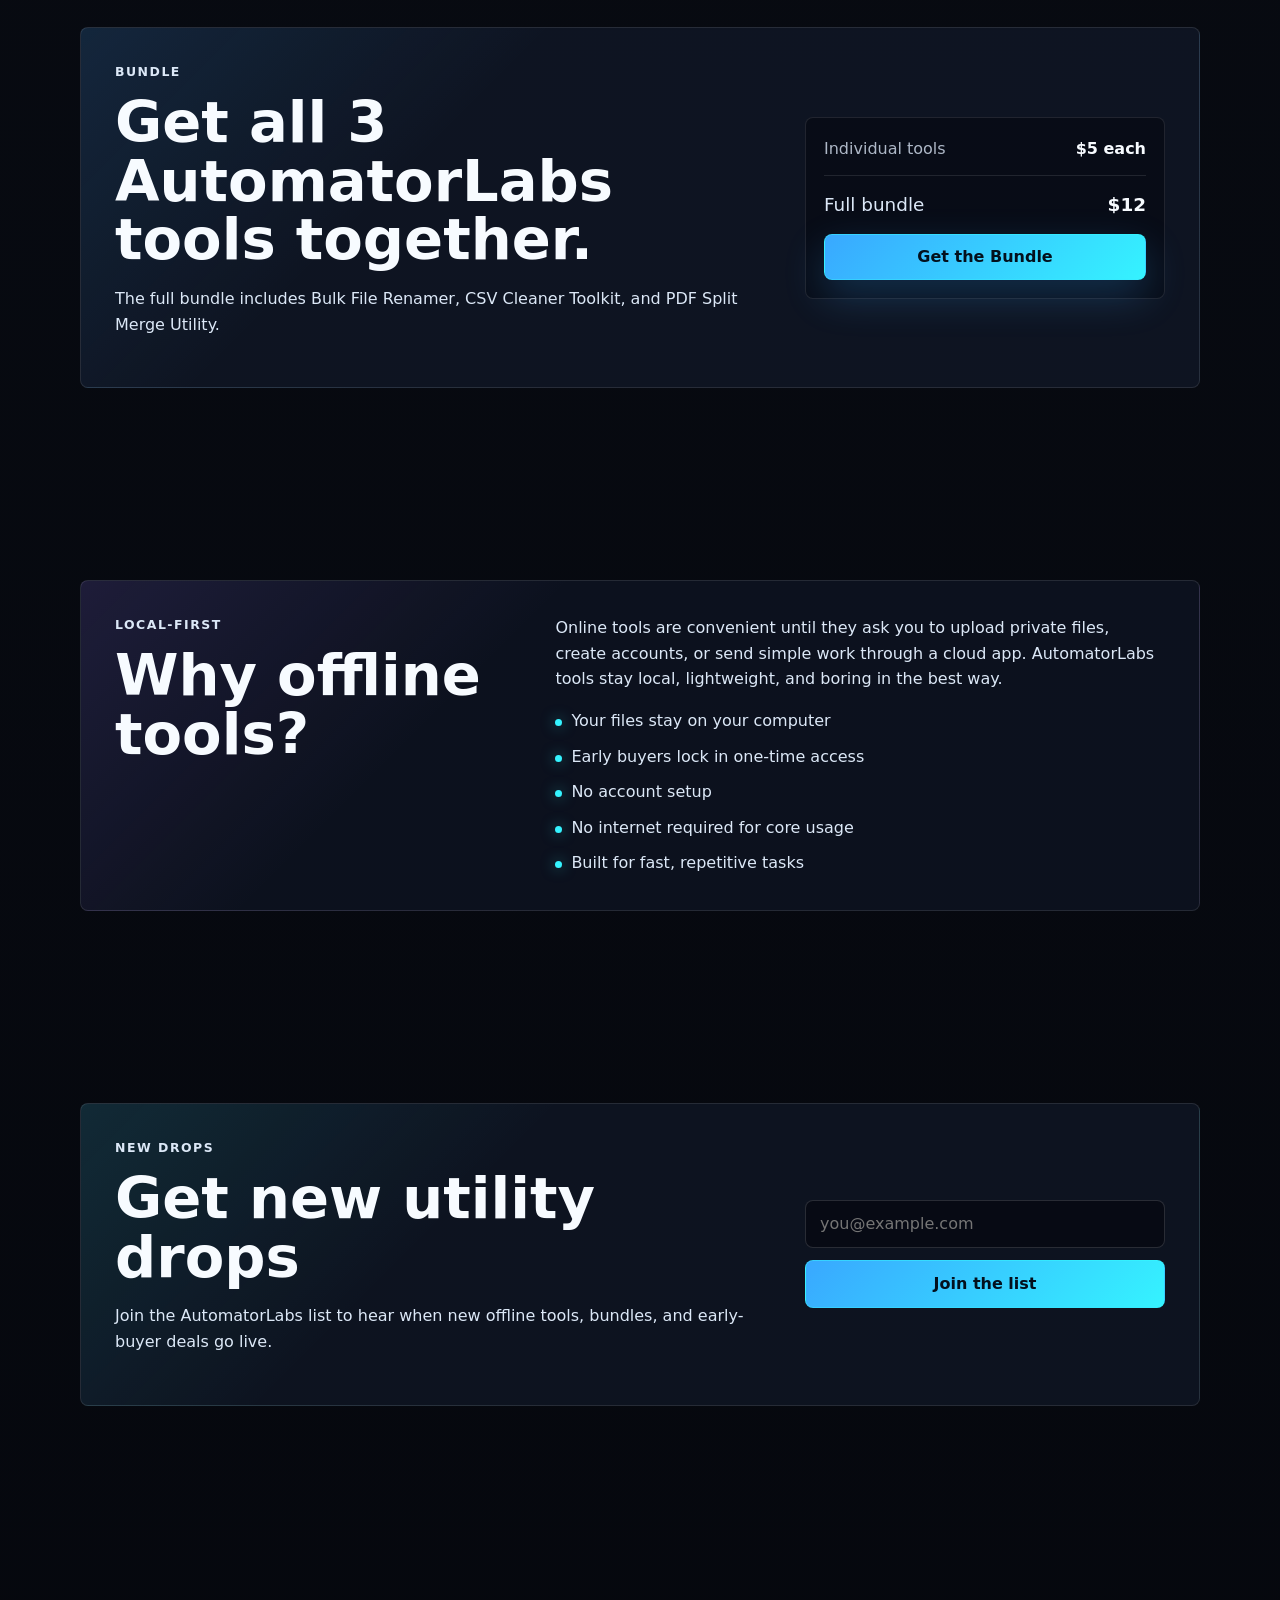
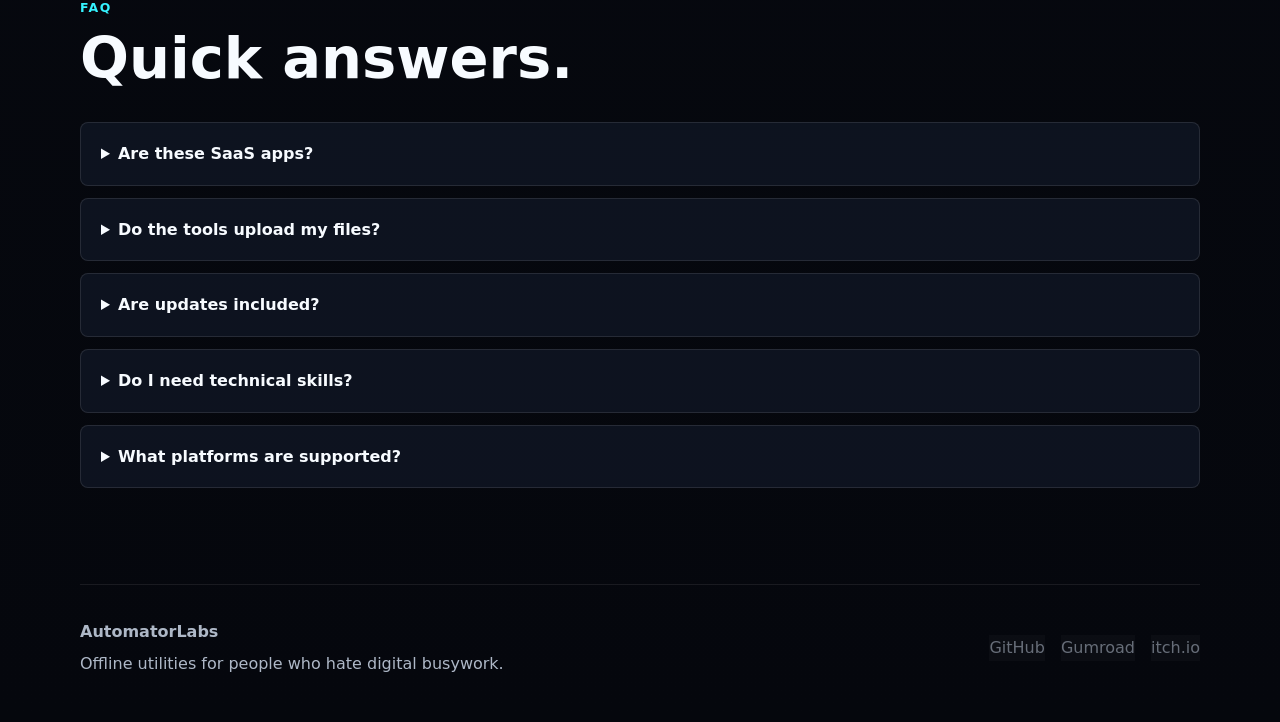
==== commit 37d404c4: "Add Open Graph preview image" ====
--- a/index.html
+++ b/index.html
@@ -4,10 +4,22 @@
     <meta charset="UTF-8" />
     <meta name="viewport" content="width=device-width, initial-scale=1.0" />
     <meta
-      name="description"
-      content="AutomatorLabs builds small offline desktop utilities for files, data, PDFs, and repetitive digital chores."
-    />
-    <title>AutomatorLabs | Offline Utility Apps</title>
+  name="description"
+  content="AutomatorLabs builds small offline desktop utilities for files, data, PDFs, and repetitive digital chores."
+/>
+
+<meta property="og:title" content="AutomatorLabs | Offline Utility Apps">
+<meta property="og:description" content="Small offline desktop utilities for cleaning files, organizing downloads, removing duplicates, and reducing repetitive digital chores.">
+<meta property="og:image" content="https://automatorlabs.netlify.app/preview.png">
+<meta property="og:url" content="https://automatorlabs.netlify.app">
+<meta property="og:type" content="website">
+
+<meta name="twitter:card" content="summary_large_image">
+<meta name="twitter:title" content="AutomatorLabs | Offline Utility Apps">
+<meta name="twitter:description" content="Small offline desktop utilities for cleaning files, organizing downloads, and reducing repetitive digital chores.">
+<meta name="twitter:image" content="https://automatorlabs.netlify.app/preview.png">
+
+<title>AutomatorLabs | Offline Utility Apps</title>
     <link rel="stylesheet" href="styles.css" />
   </head>
   <body>
--- a/styles.css
+++ b/styles.css
@@ -26,6 +26,7 @@
 body {
   margin: 0;
   min-height: 100vh;
+  overflow-x: hidden;
   background:
     radial-gradient(circle at top left, rgba(57, 168, 255, 0.2), transparent 32rem),
     radial-gradient(circle at 80% 12%, rgba(154, 108, 255, 0.16), transparent 28rem),
@@ -213,10 +214,9 @@
 .trust-badges {
   display: flex;
   flex-wrap: wrap;
-  gap: 10px;
-}
-
-.trust-badges li,
+  gap: 10px 18px;
+}
+
 .badge {
   border: 1px solid var(--line);
   border-radius: 999px;
@@ -227,7 +227,22 @@
 }
 
 .trust-badges li {
-  padding: 7px 11px;
+  position: relative;
+  color: var(--muted);
+  font-size: 0.9rem;
+  font-weight: 700;
+  white-space: nowrap;
+}
+
+.trust-badges li::before {
+  content: "";
+  display: inline-block;
+  width: 6px;
+  height: 6px;
+  margin-right: 8px;
+  border-radius: 999px;
+  background: var(--cyan);
+  box-shadow: 0 0 14px rgba(53, 243, 255, 0.58);
 }
 
 .early-note {
@@ -1689,6 +1704,91 @@
   gap: 16px;
 }
 
+.success-page {
+  min-height: 100vh;
+  background:
+    radial-gradient(circle at 50% 15%, rgba(53, 243, 255, 0.16), transparent 32rem),
+    radial-gradient(circle at 75% 80%, rgba(154, 108, 255, 0.14), transparent 28rem),
+    #030811;
+}
+
+.success-shell {
+  display: grid;
+  min-height: 100vh;
+  place-items: center;
+  padding: 24px;
+}
+
+.success-card {
+  position: relative;
+  width: min(720px, 100%);
+  overflow: hidden;
+  border: 1px solid rgba(53, 243, 255, 0.22);
+  border-radius: 8px;
+  background:
+    linear-gradient(135deg, rgba(53, 243, 255, 0.12), transparent 34%),
+    rgba(17, 24, 39, 0.86);
+  box-shadow: 0 30px 100px rgba(0, 0, 0, 0.48);
+  padding: clamp(28px, 7vw, 56px);
+}
+
+.success-card h1 {
+  max-width: 620px;
+  margin-bottom: 16px;
+  font-size: clamp(2.35rem, 8vw, 4.8rem);
+  line-height: 0.96;
+}
+
+.success-card p:not(.eyebrow) {
+  max-width: 560px;
+  color: var(--soft);
+  font-size: 1.08rem;
+}
+
+.success-actions {
+  display: flex;
+  flex-wrap: wrap;
+  gap: 12px;
+  margin-top: 28px;
+}
+
+.success-orbit {
+  position: absolute;
+  inset: auto -60px -80px auto;
+  width: 220px;
+  aspect-ratio: 1 / 1;
+  border: 1px solid rgba(53, 243, 255, 0.18);
+  border-radius: 999px;
+  opacity: 0.72;
+  animation: orbitSpin 16s linear infinite;
+}
+
+.success-orbit span {
+  position: absolute;
+  width: 8px;
+  height: 8px;
+  border-radius: 999px;
+  background: var(--cyan);
+  box-shadow: 0 0 18px var(--cyan);
+}
+
+.success-orbit span:nth-child(1) {
+  top: 12px;
+  left: 50%;
+}
+
+.success-orbit span:nth-child(2) {
+  right: 24px;
+  bottom: 52px;
+}
+
+.success-orbit span:nth-child(3) {
+  bottom: 36px;
+  left: 30px;
+  background: var(--violet);
+  box-shadow: 0 0 18px var(--violet);
+}
+
 .demo-open {
   overflow: hidden;
 }
@@ -1761,15 +1861,12 @@
 
 @media (max-width: 900px) {
   .nav-shell {
-    flex-wrap: wrap;
-    padding: 14px 0;
+    min-height: 66px;
+    padding: 10px 0;
   }
 
   .nav-links {
-    order: 3;
-    width: 100%;
-    justify-content: space-between;
-    gap: 10px;
+    display: none;
   }
 
   .hero-grid,
@@ -1781,7 +1878,7 @@
   }
 
   .hero {
-    padding-top: 72px;
+    padding-top: 54px;
   }
 
   .catalog-grid {
@@ -1806,15 +1903,103 @@
   }
 
   .section-pad {
-    padding: 68px 0;
+    padding: 56px 0;
   }
 
   h1 {
-    font-size: 3.15rem;
+    font-size: clamp(2.65rem, 12vw, 3.35rem);
+    line-height: 0.98;
+    margin-bottom: 18px;
+  }
+
+  h2 {
+    font-size: clamp(1.9rem, 9vw, 2.55rem);
+  }
+
+  .brand {
+    gap: 8px;
+    font-size: 0.98rem;
+  }
+
+  .brand-mark {
+    width: 34px;
+    height: 34px;
+  }
+
+  .button-small {
+    min-height: 38px;
+    padding-inline: 12px;
+    font-size: 0.86rem;
+  }
+
+  .hero {
+    padding-top: 44px;
+  }
+
+  .hero-subhead {
+    font-size: 1rem;
+    line-height: 1.55;
+  }
+
+  .hero-actions {
+    display: grid;
+    grid-template-columns: 1fr;
+    gap: 10px;
+    margin: 24px 0 22px;
+  }
+
+  .hero-actions .button {
+    width: 100%;
+  }
+
+  .trust-badges {
+    display: grid;
+    gap: 8px;
+  }
+
+  .trust-badges li {
+    font-size: 0.84rem;
+  }
+
+  .trust-badges li:nth-child(n + 5) {
+    display: none;
+  }
+
+  .early-note {
+    font-size: 0.94rem;
+    line-height: 1.45;
   }
 
   .hero-panel {
     min-height: auto;
+  }
+
+  .hero-panel .terminal-window {
+    max-width: 330px;
+    margin: 0 auto;
+  }
+
+  .hero-panel .terminal-top {
+    padding: 10px;
+  }
+
+  .hero-panel .terminal-top span {
+    width: 9px;
+    height: 9px;
+  }
+
+  .hero-panel .terminal-top em {
+    font-size: 0.62rem;
+  }
+
+  .hero-panel .terminal-body {
+    min-height: 210px;
+    padding: 22px;
+    font-size: 0.78rem;
+  }
+
+  .hero-panel .terminal-body p {
+    margin-bottom: 12px;
   }
 
   .catalog-grid {
